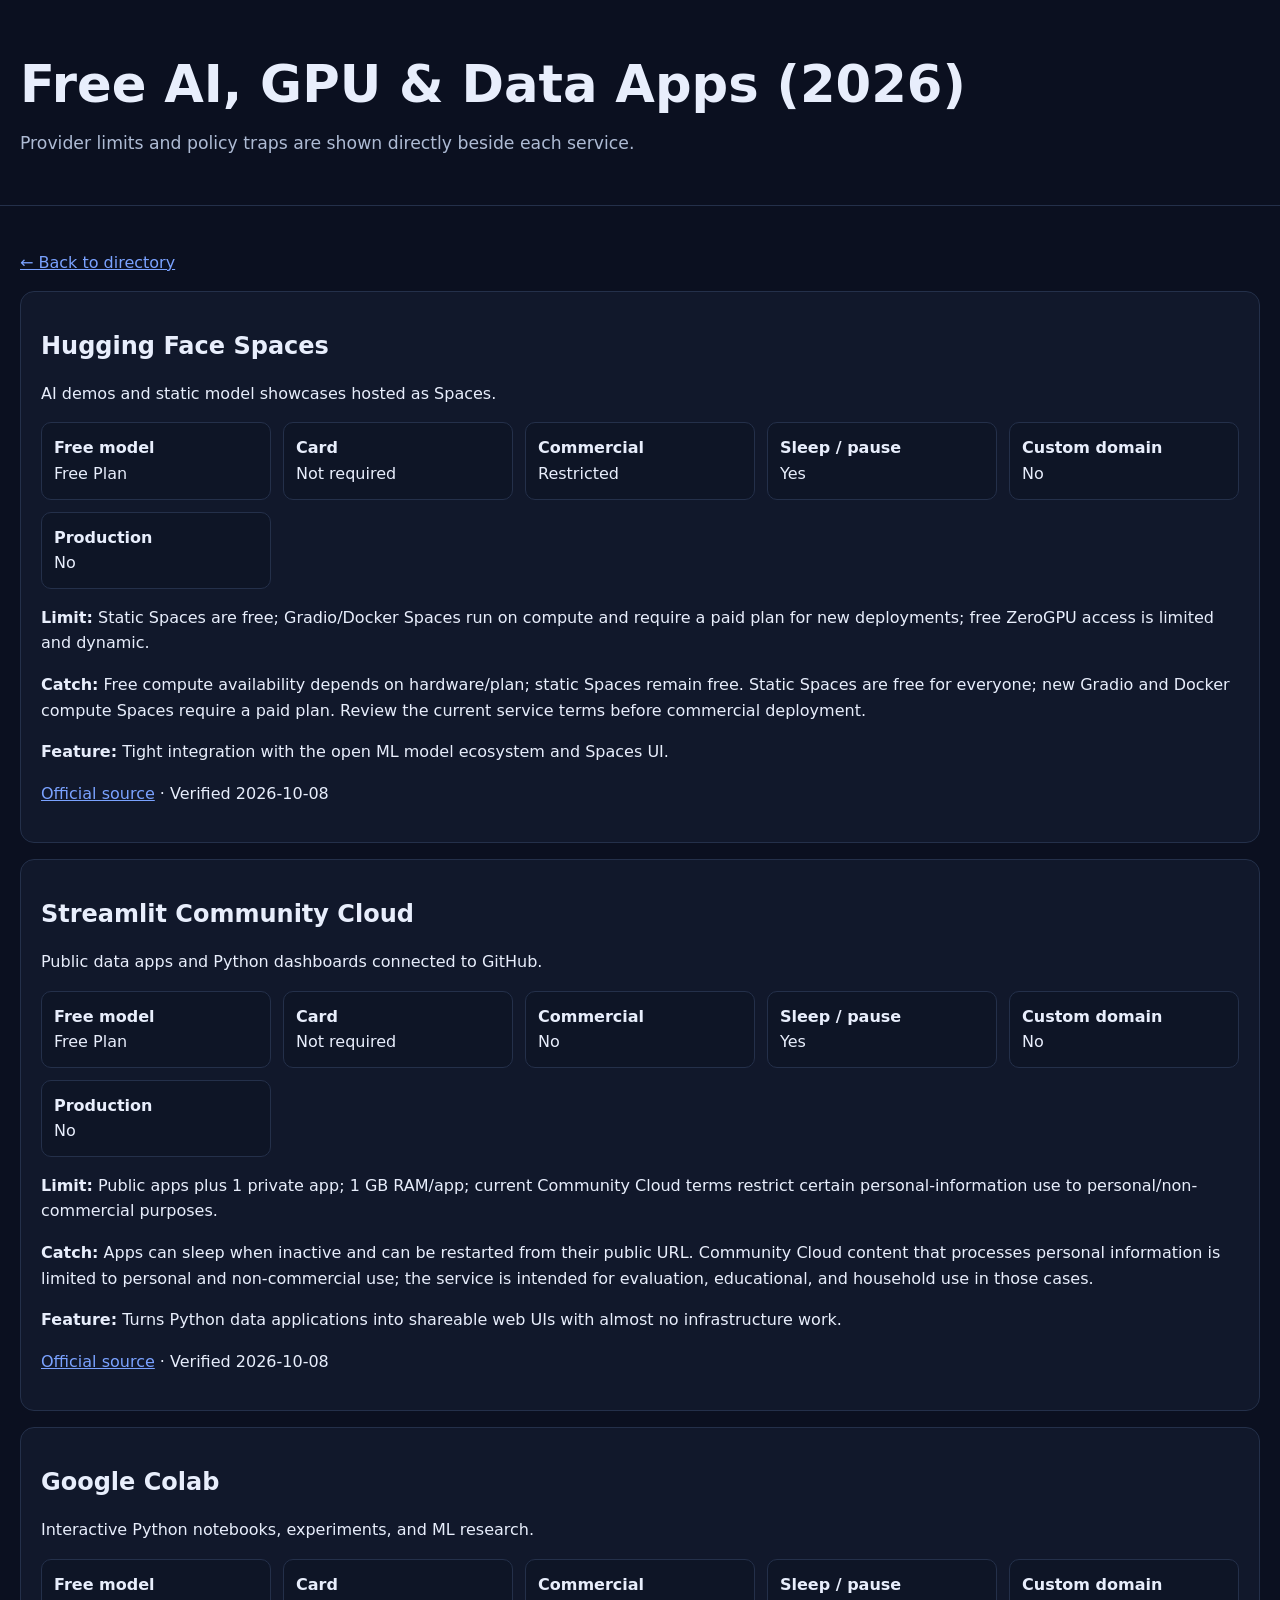
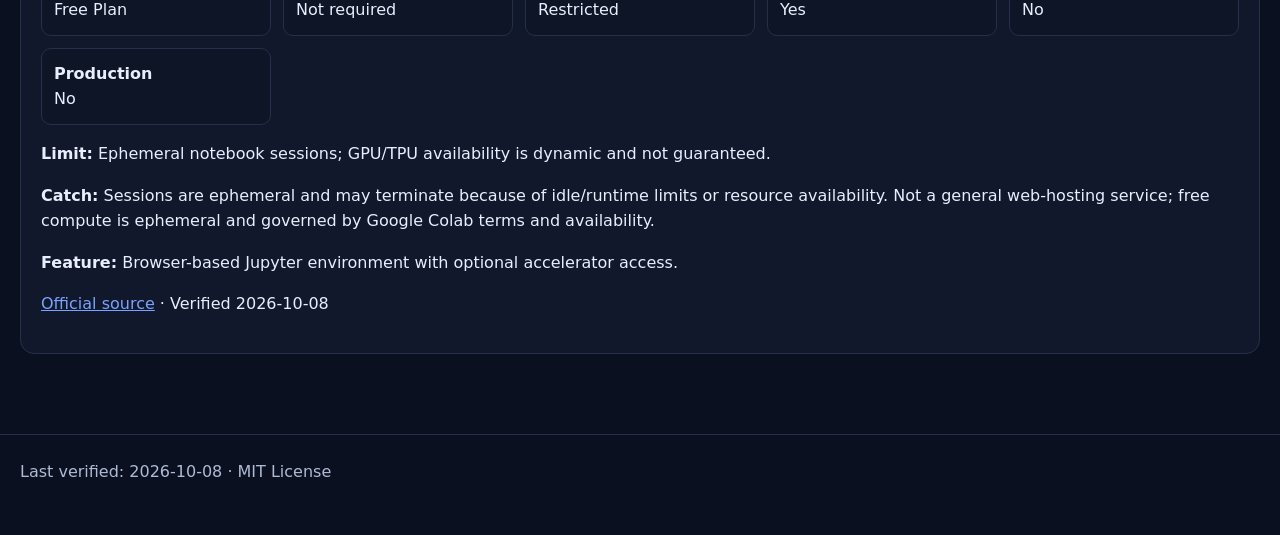
==== site/ai-gpu-apps.html @ 4ccb5a38 "Release 2.2.1 — finalize verified hosting guide" ====
<!doctype html>
<html lang="en">
<head>
<meta charset="utf-8">
<meta name="viewport" content="width=device-width,initial-scale=1">
<title>Free AI, GPU &amp; Data Apps 2026 | Verified Limits</title>
<meta name="description" content="Verified 2026 free ai, gpu &amp; data apps services, limits, commercial policies, card requirements, and sleep/reclaim rules.">
<link rel="canonical" href="https://hamidic911.github.io/free-web-hosting-guide/ai-gpu-apps.html">
<link rel="stylesheet" href="style.css">
</head>
<body>
<header class="hero"><div class="container"><h1>Free AI, GPU &amp; Data Apps (2026)</h1><p class="lead">Provider limits and policy traps are shown directly beside each service.</p></div></header>
<main class="container"><p><a href="index.html">← Back to directory</a></p><article class="card">
<h2>Hugging Face Spaces</h2>
<p>AI demos and static model showcases hosted as Spaces.</p>
<div class="facts">
<div class="fact"><strong>Free model</strong><br>Free Plan</div>
<div class="fact"><strong>Card</strong><br>Not required</div>
<div class="fact"><strong>Commercial</strong><br>Restricted</div>
<div class="fact"><strong>Sleep / pause</strong><br>Yes</div>
<div class="fact"><strong>Custom domain</strong><br>No</div>
<div class="fact"><strong>Production</strong><br>No</div>
</div>
<p><strong>Limit:</strong> Static Spaces are free; Gradio/Docker Spaces run on compute and require a paid plan for new deployments; free ZeroGPU access is limited and dynamic.</p>
<p><strong>Catch:</strong> Free compute availability depends on hardware/plan; static Spaces remain free. Static Spaces are free for everyone; new Gradio and Docker compute Spaces require a paid plan. Review the current service terms before commercial deployment.</p>
<p><strong>Feature:</strong> Tight integration with the open ML model ecosystem and Spaces UI.</p>
<p><a href="https://huggingface.co/docs/hub/spaces-overview" target="_blank" rel="noopener">Official source</a> · Verified 2026-10-08</p>
</article><article class="card">
<h2>Streamlit Community Cloud</h2>
<p>Public data apps and Python dashboards connected to GitHub.</p>
<div class="facts">
<div class="fact"><strong>Free model</strong><br>Free Plan</div>
<div class="fact"><strong>Card</strong><br>Not required</div>
<div class="fact"><strong>Commercial</strong><br>No</div>
<div class="fact"><strong>Sleep / pause</strong><br>Yes</div>
<div class="fact"><strong>Custom domain</strong><br>No</div>
<div class="fact"><strong>Production</strong><br>No</div>
</div>
<p><strong>Limit:</strong> Public apps plus 1 private app; 1 GB RAM/app; current Community Cloud terms restrict certain personal-information use to personal/non-commercial purposes.</p>
<p><strong>Catch:</strong> Apps can sleep when inactive and can be restarted from their public URL. Community Cloud content that processes personal information is limited to personal and non-commercial use; the service is intended for evaluation, educational, and household use in those cases.</p>
<p><strong>Feature:</strong> Turns Python data applications into shareable web UIs with almost no infrastructure work.</p>
<p><a href="https://docs.streamlit.io/deploy/streamlit-community-cloud" target="_blank" rel="noopener">Official source</a> · Verified 2026-10-08</p>
</article><article class="card">
<h2>Google Colab</h2>
<p>Interactive Python notebooks, experiments, and ML research.</p>
<div class="facts">
<div class="fact"><strong>Free model</strong><br>Free Plan</div>
<div class="fact"><strong>Card</strong><br>Not required</div>
<div class="fact"><strong>Commercial</strong><br>Restricted</div>
<div class="fact"><strong>Sleep / pause</strong><br>Yes</div>
<div class="fact"><strong>Custom domain</strong><br>No</div>
<div class="fact"><strong>Production</strong><br>No</div>
</div>
<p><strong>Limit:</strong> Ephemeral notebook sessions; GPU/TPU availability is dynamic and not guaranteed.</p>
<p><strong>Catch:</strong> Sessions are ephemeral and may terminate because of idle/runtime limits or resource availability. Not a general web-hosting service; free compute is ephemeral and governed by Google Colab terms and availability.</p>
<p><strong>Feature:</strong> Browser-based Jupyter environment with optional accelerator access.</p>
<p><a href="https://colab.research.google.com/" target="_blank" rel="noopener">Official source</a> · Verified 2026-10-08</p>
</article></main>
<footer><div class="container">Last verified: 2026-10-08 · MIT License</div></footer>
</body>
</html>
---- site/style.css ----
:root{--bg:#0b1020;--panel:#11182b;--panel2:#0e1526;--text:#e8eefc;--muted:#aebbd4;--border:#24304a;--accent:#7aa2ff;--good:#55d187;--warn:#f3c969;--bad:#ff7b7b}
*{box-sizing:border-box}
html{scroll-behavior:smooth}
body{margin:0;background:var(--bg);color:var(--text);font:16px/1.6 system-ui,-apple-system,Segoe UI,Roboto,sans-serif}
a{color:var(--accent)}
.container{width:min(1240px,calc(100% - 32px));margin:auto}
.hero{padding:52px 0 30px;border-bottom:1px solid var(--border)}
h1{font-size:clamp(2rem,4vw,3.5rem);line-height:1.08;margin:.1em 0}
h2{line-height:1.2}
.lead{color:var(--muted);max-width:980px;font-size:1.08rem}
.nav{display:flex;flex-wrap:wrap;gap:10px;padding:20px 0}
.nav a{border:1px solid var(--border);background:var(--panel);border-radius:999px;padding:7px 13px;text-decoration:none;color:var(--text)}
.nav a:hover{border-color:var(--accent)}
main{padding:28px 0 64px}
.card{background:var(--panel);border:1px solid var(--border);border-radius:14px;padding:20px;margin:16px 0}
.facts{display:grid;grid-template-columns:repeat(auto-fit,minmax(190px,1fr));gap:12px;margin:14px 0}
.fact{background:var(--panel2);border:1px solid var(--border);padding:12px;border-radius:10px}
.tools{display:flex;gap:12px;flex-wrap:wrap;margin:16px 0}
.tools input{flex:1;min-width:260px;background:var(--panel);color:var(--text);border:1px solid var(--border);border-radius:10px;padding:12px}
.table-wrap{overflow:auto;border:1px solid var(--border);border-radius:12px}
.matrix{width:100%;border-collapse:collapse;min-width:1120px;background:var(--panel2)}
th,td{border-bottom:1px solid var(--border);padding:12px;text-align:left;vertical-align:top}
th{background:var(--panel);position:sticky;top:0;z-index:1}
.badge{display:inline-block;border:1px solid var(--border);border-radius:999px;padding:3px 9px;font-size:.86rem;background:var(--panel2)}
.muted{color:var(--muted)}
.small{font-size:.92rem}
.notice{border-left:4px solid var(--warn)}
footer{border-top:1px solid var(--border);padding:24px 0 50px;color:var(--muted)}
code{background:#080d19;padding:2px 5px;border-radius:5px}
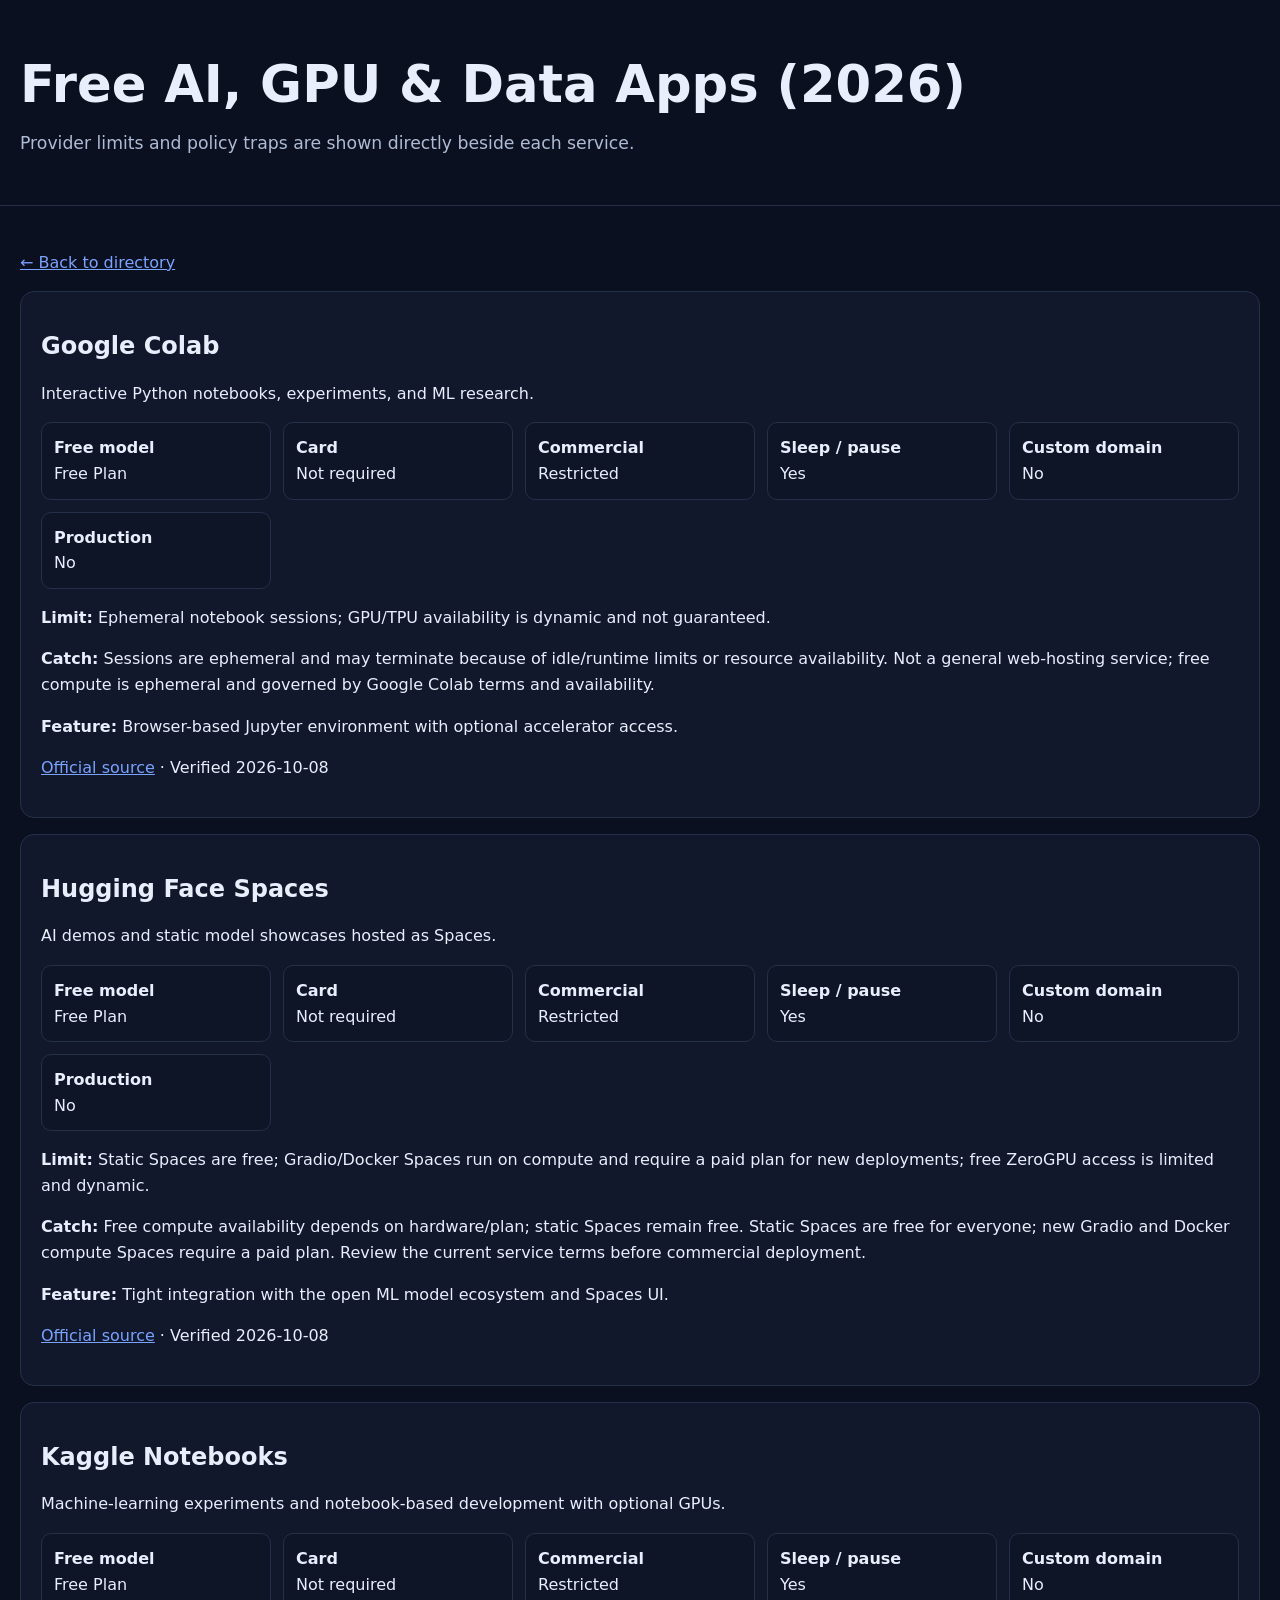
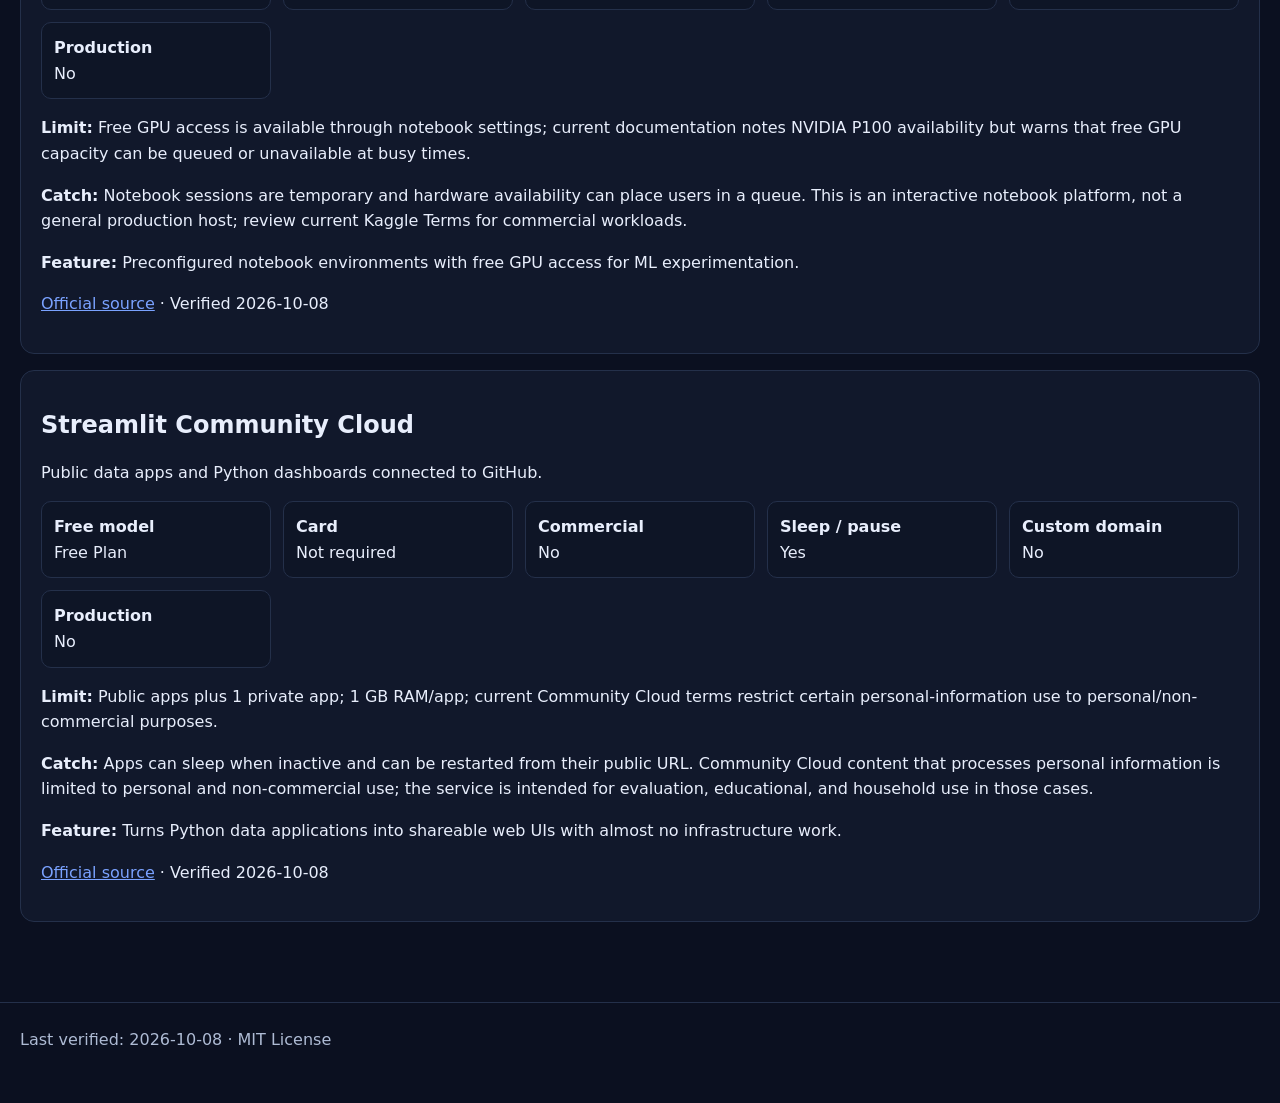
==== commit 64091494: "Expand verified service coverage — release 2.3.0" ====
--- a/site/ai-gpu-apps.html
+++ b/site/ai-gpu-apps.html
@@ -11,6 +11,21 @@
 <body>
 <header class="hero"><div class="container"><h1>Free AI, GPU &amp; Data Apps (2026)</h1><p class="lead">Provider limits and policy traps are shown directly beside each service.</p></div></header>
 <main class="container"><p><a href="index.html">← Back to directory</a></p><article class="card">
+<h2>Google Colab</h2>
+<p>Interactive Python notebooks, experiments, and ML research.</p>
+<div class="facts">
+<div class="fact"><strong>Free model</strong><br>Free Plan</div>
+<div class="fact"><strong>Card</strong><br>Not required</div>
+<div class="fact"><strong>Commercial</strong><br>Restricted</div>
+<div class="fact"><strong>Sleep / pause</strong><br>Yes</div>
+<div class="fact"><strong>Custom domain</strong><br>No</div>
+<div class="fact"><strong>Production</strong><br>No</div>
+</div>
+<p><strong>Limit:</strong> Ephemeral notebook sessions; GPU/TPU availability is dynamic and not guaranteed.</p>
+<p><strong>Catch:</strong> Sessions are ephemeral and may terminate because of idle/runtime limits or resource availability. Not a general web-hosting service; free compute is ephemeral and governed by Google Colab terms and availability.</p>
+<p><strong>Feature:</strong> Browser-based Jupyter environment with optional accelerator access.</p>
+<p><a href="https://colab.research.google.com/" target="_blank" rel="noopener">Official source</a> · Verified 2026-10-08</p>
+</article><article class="card">
 <h2>Hugging Face Spaces</h2>
 <p>AI demos and static model showcases hosted as Spaces.</p>
 <div class="facts">
@@ -26,6 +41,21 @@
 <p><strong>Feature:</strong> Tight integration with the open ML model ecosystem and Spaces UI.</p>
 <p><a href="https://huggingface.co/docs/hub/spaces-overview" target="_blank" rel="noopener">Official source</a> · Verified 2026-10-08</p>
 </article><article class="card">
+<h2>Kaggle Notebooks</h2>
+<p>Machine-learning experiments and notebook-based development with optional GPUs.</p>
+<div class="facts">
+<div class="fact"><strong>Free model</strong><br>Free Plan</div>
+<div class="fact"><strong>Card</strong><br>Not required</div>
+<div class="fact"><strong>Commercial</strong><br>Restricted</div>
+<div class="fact"><strong>Sleep / pause</strong><br>Yes</div>
+<div class="fact"><strong>Custom domain</strong><br>No</div>
+<div class="fact"><strong>Production</strong><br>No</div>
+</div>
+<p><strong>Limit:</strong> Free GPU access is available through notebook settings; current documentation notes NVIDIA P100 availability but warns that free GPU capacity can be queued or unavailable at busy times.</p>
+<p><strong>Catch:</strong> Notebook sessions are temporary and hardware availability can place users in a queue. This is an interactive notebook platform, not a general production host; review current Kaggle Terms for commercial workloads.</p>
+<p><strong>Feature:</strong> Preconfigured notebook environments with free GPU access for ML experimentation.</p>
+<p><a href="https://www.kaggle.com/docs/notebooks" target="_blank" rel="noopener">Official source</a> · Verified 2026-10-08</p>
+</article><article class="card">
 <h2>Streamlit Community Cloud</h2>
 <p>Public data apps and Python dashboards connected to GitHub.</p>
 <div class="facts">
@@ -40,21 +70,6 @@
 <p><strong>Catch:</strong> Apps can sleep when inactive and can be restarted from their public URL. Community Cloud content that processes personal information is limited to personal and non-commercial use; the service is intended for evaluation, educational, and household use in those cases.</p>
 <p><strong>Feature:</strong> Turns Python data applications into shareable web UIs with almost no infrastructure work.</p>
 <p><a href="https://docs.streamlit.io/deploy/streamlit-community-cloud" target="_blank" rel="noopener">Official source</a> · Verified 2026-10-08</p>
-</article><article class="card">
-<h2>Google Colab</h2>
-<p>Interactive Python notebooks, experiments, and ML research.</p>
-<div class="facts">
-<div class="fact"><strong>Free model</strong><br>Free Plan</div>
-<div class="fact"><strong>Card</strong><br>Not required</div>
-<div class="fact"><strong>Commercial</strong><br>Restricted</div>
-<div class="fact"><strong>Sleep / pause</strong><br>Yes</div>
-<div class="fact"><strong>Custom domain</strong><br>No</div>
-<div class="fact"><strong>Production</strong><br>No</div>
-</div>
-<p><strong>Limit:</strong> Ephemeral notebook sessions; GPU/TPU availability is dynamic and not guaranteed.</p>
-<p><strong>Catch:</strong> Sessions are ephemeral and may terminate because of idle/runtime limits or resource availability. Not a general web-hosting service; free compute is ephemeral and governed by Google Colab terms and availability.</p>
-<p><strong>Feature:</strong> Browser-based Jupyter environment with optional accelerator access.</p>
-<p><a href="https://colab.research.google.com/" target="_blank" rel="noopener">Official source</a> · Verified 2026-10-08</p>
 </article></main>
 <footer><div class="container">Last verified: 2026-10-08 · MIT License</div></footer>
 </body>
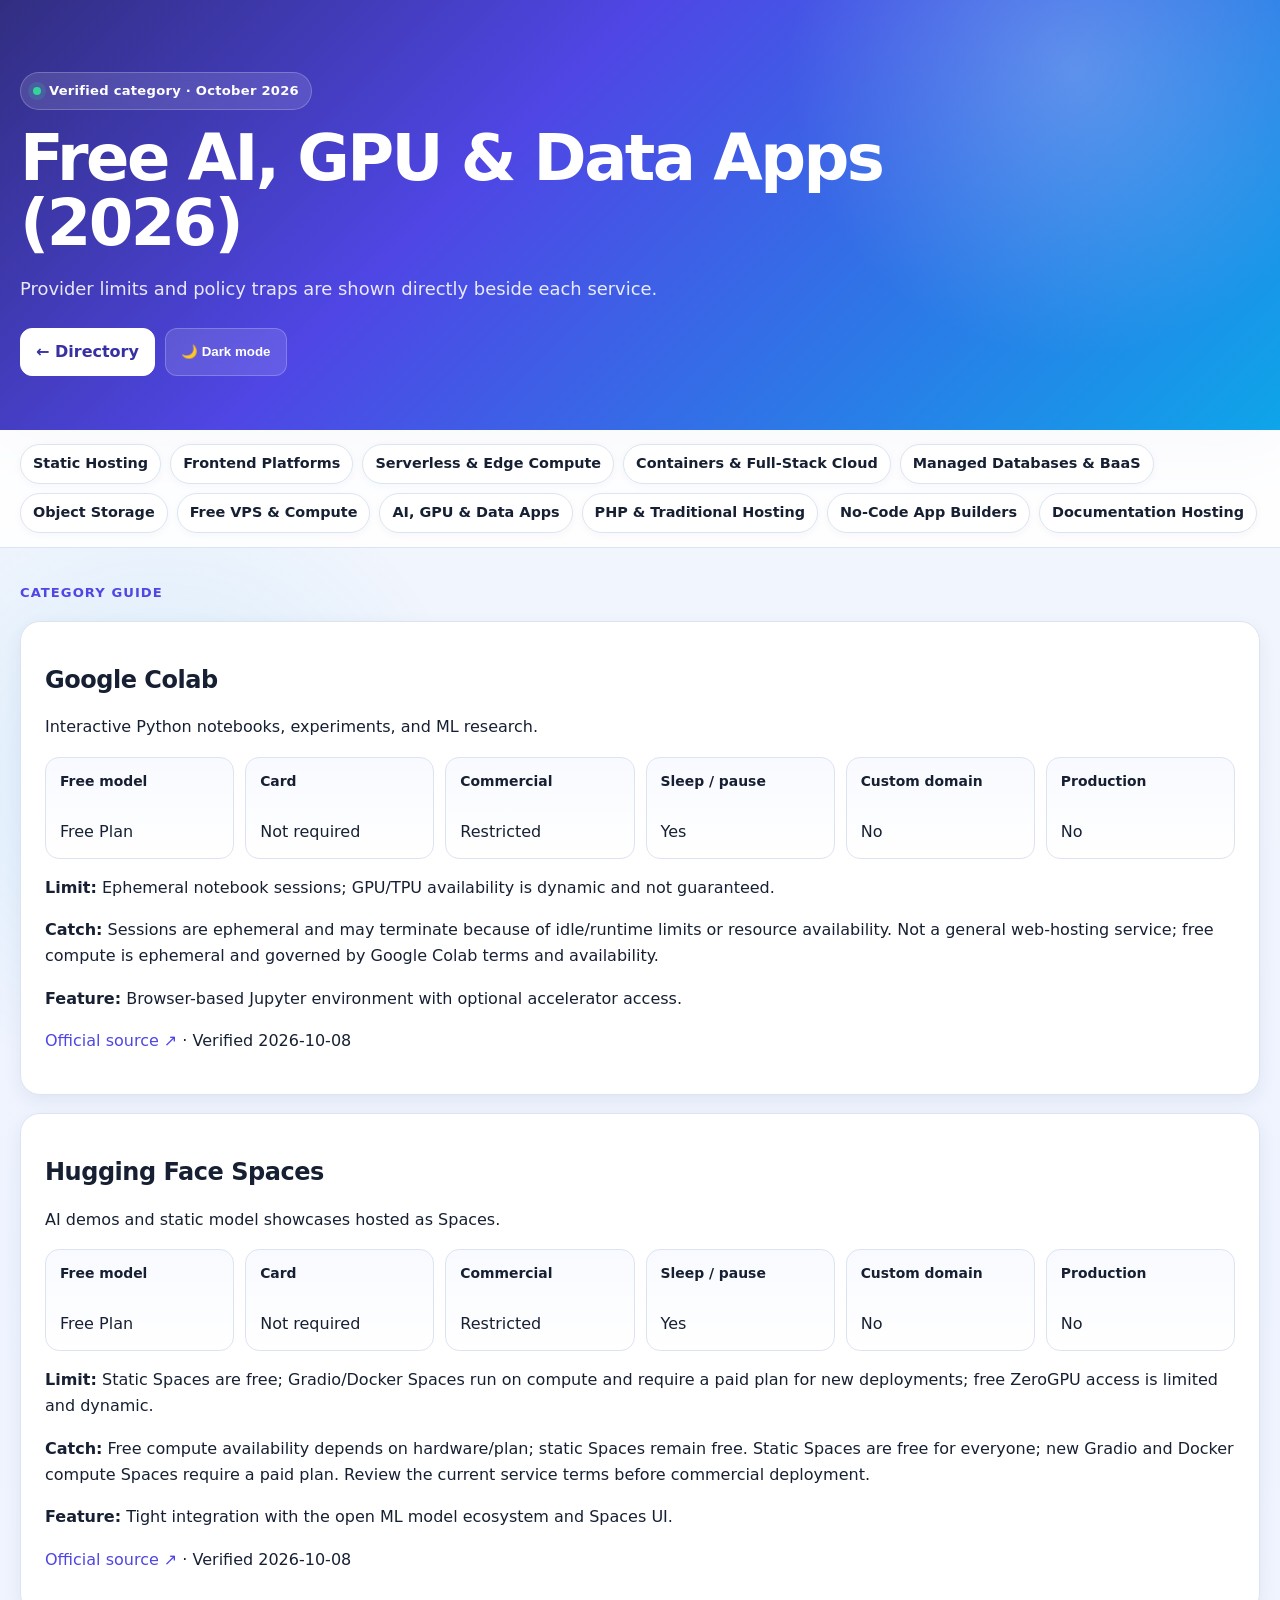
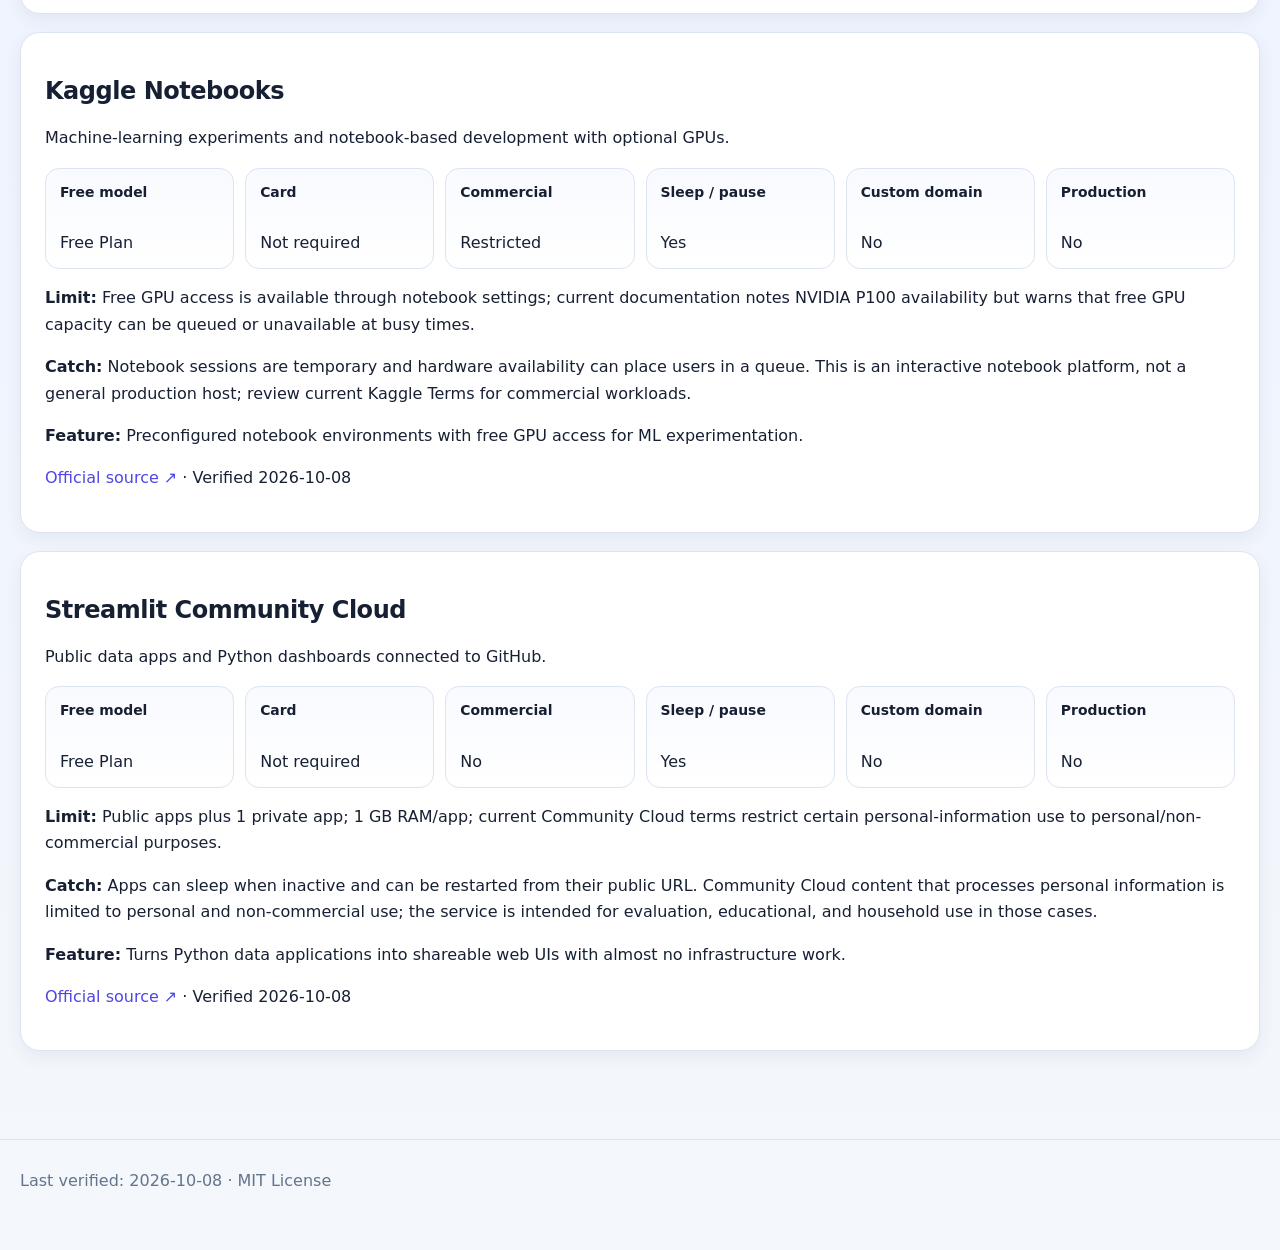
==== commit 260ea85f: "Expand verified service coverage — release 2.3.1" ====
--- a/site/ai-gpu-apps.html
+++ b/site/ai-gpu-apps.html
@@ -9,8 +9,9 @@
 <link rel="stylesheet" href="style.css">
 </head>
 <body>
-<header class="hero"><div class="container"><h1>Free AI, GPU &amp; Data Apps (2026)</h1><p class="lead">Provider limits and policy traps are shown directly beside each service.</p></div></header>
-<main class="container"><p><a href="index.html">← Back to directory</a></p><article class="card">
+<header class="hero"><div class="container hero-inner"><div class="eyebrow">Verified category · October 2026</div><h1>Free AI, GPU &amp; Data Apps (2026)</h1><p class="lead">Provider limits and policy traps are shown directly beside each service.</p><div class="hero-actions"><a class="button primary" href="index.html">← Directory</a><button class="button theme-toggle" id="themeToggle" type="button" aria-label="Toggle color theme">🌙 Dark mode</button></div></div></header>
+<nav class="nav-wrap"><div class="container nav" aria-label="Categories"><a href="static-hosting.html">Static Hosting</a><a href="frontend-platforms.html">Frontend Platforms</a><a href="serverless-edge.html">Serverless &amp; Edge Compute</a><a href="containers-cloud.html">Containers &amp; Full-Stack Cloud</a><a href="databases-baas.html">Managed Databases &amp; BaaS</a><a href="object-storage.html">Object Storage</a><a href="free-vps.html">Free VPS &amp; Compute</a><a href="ai-gpu-apps.html">AI, GPU &amp; Data Apps</a><a href="php-traditional.html">PHP &amp; Traditional Hosting</a><a href="no-code.html">No-Code App Builders</a><a href="documentation.html">Documentation Hosting</a></div></nav>
+<main class="container"><div class="section-kicker">Category guide</div><article class="card">
 <h2>Google Colab</h2>
 <p>Interactive Python notebooks, experiments, and ML research.</p>
 <div class="facts">
@@ -24,7 +25,7 @@
 <p><strong>Limit:</strong> Ephemeral notebook sessions; GPU/TPU availability is dynamic and not guaranteed.</p>
 <p><strong>Catch:</strong> Sessions are ephemeral and may terminate because of idle/runtime limits or resource availability. Not a general web-hosting service; free compute is ephemeral and governed by Google Colab terms and availability.</p>
 <p><strong>Feature:</strong> Browser-based Jupyter environment with optional accelerator access.</p>
-<p><a href="https://colab.research.google.com/" target="_blank" rel="noopener">Official source</a> · Verified 2026-10-08</p>
+<p><a href="https://colab.research.google.com/" target="_blank" rel="noopener">Official source ↗</a> · Verified 2026-10-08</p>
 </article><article class="card">
 <h2>Hugging Face Spaces</h2>
 <p>AI demos and static model showcases hosted as Spaces.</p>
@@ -39,7 +40,7 @@
 <p><strong>Limit:</strong> Static Spaces are free; Gradio/Docker Spaces run on compute and require a paid plan for new deployments; free ZeroGPU access is limited and dynamic.</p>
 <p><strong>Catch:</strong> Free compute availability depends on hardware/plan; static Spaces remain free. Static Spaces are free for everyone; new Gradio and Docker compute Spaces require a paid plan. Review the current service terms before commercial deployment.</p>
 <p><strong>Feature:</strong> Tight integration with the open ML model ecosystem and Spaces UI.</p>
-<p><a href="https://huggingface.co/docs/hub/spaces-overview" target="_blank" rel="noopener">Official source</a> · Verified 2026-10-08</p>
+<p><a href="https://huggingface.co/docs/hub/spaces-overview" target="_blank" rel="noopener">Official source ↗</a> · Verified 2026-10-08</p>
 </article><article class="card">
 <h2>Kaggle Notebooks</h2>
 <p>Machine-learning experiments and notebook-based development with optional GPUs.</p>
@@ -54,7 +55,7 @@
 <p><strong>Limit:</strong> Free GPU access is available through notebook settings; current documentation notes NVIDIA P100 availability but warns that free GPU capacity can be queued or unavailable at busy times.</p>
 <p><strong>Catch:</strong> Notebook sessions are temporary and hardware availability can place users in a queue. This is an interactive notebook platform, not a general production host; review current Kaggle Terms for commercial workloads.</p>
 <p><strong>Feature:</strong> Preconfigured notebook environments with free GPU access for ML experimentation.</p>
-<p><a href="https://www.kaggle.com/docs/notebooks" target="_blank" rel="noopener">Official source</a> · Verified 2026-10-08</p>
+<p><a href="https://www.kaggle.com/docs/notebooks" target="_blank" rel="noopener">Official source ↗</a> · Verified 2026-10-08</p>
 </article><article class="card">
 <h2>Streamlit Community Cloud</h2>
 <p>Public data apps and Python dashboards connected to GitHub.</p>
@@ -69,8 +70,9 @@
 <p><strong>Limit:</strong> Public apps plus 1 private app; 1 GB RAM/app; current Community Cloud terms restrict certain personal-information use to personal/non-commercial purposes.</p>
 <p><strong>Catch:</strong> Apps can sleep when inactive and can be restarted from their public URL. Community Cloud content that processes personal information is limited to personal and non-commercial use; the service is intended for evaluation, educational, and household use in those cases.</p>
 <p><strong>Feature:</strong> Turns Python data applications into shareable web UIs with almost no infrastructure work.</p>
-<p><a href="https://docs.streamlit.io/deploy/streamlit-community-cloud" target="_blank" rel="noopener">Official source</a> · Verified 2026-10-08</p>
+<p><a href="https://docs.streamlit.io/deploy/streamlit-community-cloud" target="_blank" rel="noopener">Official source ↗</a> · Verified 2026-10-08</p>
 </article></main>
 <footer><div class="container">Last verified: 2026-10-08 · MIT License</div></footer>
+<script src="app.js"></script>
 </body>
 </html>
--- a/site/style.css
+++ b/site/style.css
@@ -1,29 +1,66 @@
-:root{--bg:#0b1020;--panel:#11182b;--panel2:#0e1526;--text:#e8eefc;--muted:#aebbd4;--border:#24304a;--accent:#7aa2ff;--good:#55d187;--warn:#f3c969;--bad:#ff7b7b}
+:root{
+  --bg:#f4f7fb; --bg-soft:#eef3ff; --surface:#ffffff; --surface-2:#f8faff;
+  --text:#172033; --muted:#64748b; --border:#dce4f1;
+  --primary:#4f46e5; --primary-2:#6366f1; --cyan:#0ea5e9; --teal:#10b981;
+  --amber:#f59e0b; --red:#ef4444; --shadow:0 14px 40px rgba(42,58,100,.10);
+  --shadow-soft:0 6px 18px rgba(42,58,100,.07);
+}
+html[data-theme="dark"]{
+  --bg:#0b1220; --bg-soft:#101a2d; --surface:#111b30; --surface-2:#0e1729;
+  --text:#edf2ff; --muted:#aab8d1; --border:#24324d;
+  --primary:#818cf8; --primary-2:#6366f1; --cyan:#38bdf8; --teal:#34d399;
+  --amber:#fbbf24; --red:#fb7185; --shadow:0 18px 45px rgba(0,0,0,.28); --shadow-soft:0 8px 22px rgba(0,0,0,.20);
+}
 *{box-sizing:border-box}
 html{scroll-behavior:smooth}
-body{margin:0;background:var(--bg);color:var(--text);font:16px/1.6 system-ui,-apple-system,Segoe UI,Roboto,sans-serif}
-a{color:var(--accent)}
-.container{width:min(1240px,calc(100% - 32px));margin:auto}
-.hero{padding:52px 0 30px;border-bottom:1px solid var(--border)}
-h1{font-size:clamp(2rem,4vw,3.5rem);line-height:1.08;margin:.1em 0}
-h2{line-height:1.2}
-.lead{color:var(--muted);max-width:980px;font-size:1.08rem}
-.nav{display:flex;flex-wrap:wrap;gap:10px;padding:20px 0}
-.nav a{border:1px solid var(--border);background:var(--panel);border-radius:999px;padding:7px 13px;text-decoration:none;color:var(--text)}
-.nav a:hover{border-color:var(--accent)}
-main{padding:28px 0 64px}
-.card{background:var(--panel);border:1px solid var(--border);border-radius:14px;padding:20px;margin:16px 0}
-.facts{display:grid;grid-template-columns:repeat(auto-fit,minmax(190px,1fr));gap:12px;margin:14px 0}
-.fact{background:var(--panel2);border:1px solid var(--border);padding:12px;border-radius:10px}
-.tools{display:flex;gap:12px;flex-wrap:wrap;margin:16px 0}
-.tools input{flex:1;min-width:260px;background:var(--panel);color:var(--text);border:1px solid var(--border);border-radius:10px;padding:12px}
-.table-wrap{overflow:auto;border:1px solid var(--border);border-radius:12px}
-.matrix{width:100%;border-collapse:collapse;min-width:1120px;background:var(--panel2)}
-th,td{border-bottom:1px solid var(--border);padding:12px;text-align:left;vertical-align:top}
-th{background:var(--panel);position:sticky;top:0;z-index:1}
-.badge{display:inline-block;border:1px solid var(--border);border-radius:999px;padding:3px 9px;font-size:.86rem;background:var(--panel2)}
-.muted{color:var(--muted)}
-.small{font-size:.92rem}
-.notice{border-left:4px solid var(--warn)}
-footer{border-top:1px solid var(--border);padding:24px 0 50px;color:var(--muted)}
-code{background:#080d19;padding:2px 5px;border-radius:5px}
+body{margin:0;background:linear-gradient(180deg,var(--bg) 0%,var(--bg-soft) 44%,var(--bg) 100%);color:var(--text);font:16px/1.65 ui-sans-serif,system-ui,-apple-system,BlinkMacSystemFont,"Segoe UI",Roboto,sans-serif;min-height:100vh}
+body::before{content:"";position:fixed;inset:-25vh -10vw auto auto;width:55vw;height:55vw;background:radial-gradient(circle,rgba(99,102,241,.13),transparent 62%);pointer-events:none;z-index:-1}
+body::after{content:"";position:fixed;inset:auto auto -25vh -15vw;width:55vw;height:55vw;background:radial-gradient(circle,rgba(14,165,233,.10),transparent 64%);pointer-events:none;z-index:-1}
+a{color:var(--primary);text-decoration:none} a:hover{text-decoration:underline}
+.container{width:min(1240px,calc(100% - 36px));margin:auto}
+.hero{position:relative;overflow:hidden;padding:72px 0 54px;background:linear-gradient(135deg,#312e81 0%,#4f46e5 38%,#0ea5e9 100%);color:#fff;box-shadow:0 18px 50px rgba(49,46,129,.22)}
+.hero::after{content:"";position:absolute;right:-8%;top:-55%;width:48vw;height:48vw;border-radius:50%;background:radial-gradient(circle,rgba(255,255,255,.22),transparent 66%)}
+.hero-inner{position:relative;z-index:1}
+.eyebrow{display:inline-flex;align-items:center;gap:8px;padding:7px 12px;border:1px solid rgba(255,255,255,.22);background:rgba(255,255,255,.12);backdrop-filter:blur(8px);border-radius:999px;font-size:.82rem;font-weight:700;letter-spacing:.02em}
+.eyebrow::before{content:"";width:8px;height:8px;border-radius:50%;background:#34d399;box-shadow:0 0 0 5px rgba(52,211,153,.15)}
+h1{font-size:clamp(2.25rem,5vw,4.25rem);line-height:1.02;letter-spacing:-.04em;margin:.25em 0 .18em;max-width:920px}
+h2{line-height:1.18;letter-spacing:-.02em}
+.lead{color:rgba(255,255,255,.88);max-width:920px;font-size:1.12rem}
+.hero-actions{display:flex;flex-wrap:wrap;gap:10px;margin-top:24px}
+.button{display:inline-flex;align-items:center;justify-content:center;gap:8px;border-radius:12px;padding:10px 15px;font-weight:700;text-decoration:none;border:1px solid rgba(255,255,255,.22);background:rgba(255,255,255,.12);color:#fff;backdrop-filter:blur(8px);cursor:pointer}
+.button:hover{background:rgba(255,255,255,.20);text-decoration:none}
+.button.primary{background:#fff;color:#3730a3;border-color:#fff}
+.theme-toggle{cursor:pointer}
+.nav-wrap{position:sticky;top:0;z-index:10;background:color-mix(in srgb,var(--surface) 88%,transparent);backdrop-filter:blur(14px);border-bottom:1px solid var(--border)}
+.nav{display:flex;flex-wrap:wrap;gap:9px;padding:14px 0}
+.nav a{border:1px solid var(--border);background:var(--surface);border-radius:999px;padding:7px 12px;text-decoration:none;color:var(--text);font-size:.9rem;font-weight:600;box-shadow:0 2px 8px rgba(31,41,55,.04)}
+.nav a:hover{border-color:var(--primary);color:var(--primary);transform:translateY(-1px)}
+main{padding:34px 0 70px}
+.section-kicker{color:var(--primary);font-size:.82rem;font-weight:800;text-transform:uppercase;letter-spacing:.08em}
+.card{background:var(--surface);border:1px solid var(--border);border-radius:20px;padding:24px;margin:18px 0;box-shadow:var(--shadow-soft);transition:transform .18s ease,box-shadow .18s ease}
+.card:hover{box-shadow:var(--shadow);transform:translateY(-1px)}
+.facts{display:grid;grid-template-columns:repeat(auto-fit,minmax(175px,1fr));gap:11px;margin:16px 0}
+.fact{background:linear-gradient(180deg,var(--surface-2),var(--surface));border:1px solid var(--border);padding:12px 14px;border-radius:14px}
+.fact strong{display:block;color:var(--text);font-size:.87rem}
+.tools{display:flex;gap:12px;flex-wrap:wrap;margin:18px 0}
+.tools input{flex:1;min-width:260px;background:var(--surface);color:var(--text);border:1px solid var(--border);border-radius:14px;padding:14px 16px;box-shadow:var(--shadow-soft);outline:none}
+.tools input:focus{border-color:var(--primary);box-shadow:0 0 0 4px color-mix(in srgb,var(--primary) 15%,transparent)}
+.table-wrap{overflow:auto;border:1px solid var(--border);border-radius:18px;background:var(--surface);box-shadow:var(--shadow-soft)}
+.matrix{width:100%;border-collapse:separate;border-spacing:0;min-width:1120px;background:var(--surface)}
+th,td{border-bottom:1px solid var(--border);padding:13px 14px;text-align:left;vertical-align:top}
+th{background:linear-gradient(135deg,#eef2ff,#eff6ff);color:#27324b;position:sticky;top:0;z-index:1;font-size:.83rem;text-transform:uppercase;letter-spacing:.05em}
+html[data-theme="dark"] th{background:linear-gradient(135deg,#17213a,#10233a);color:#dbe6ff}
+tr:last-child td{border-bottom:0}
+tbody tr:hover td{background:color-mix(in srgb,var(--primary) 4%,var(--surface))}
+.badge{display:inline-flex;align-items:center;border:1px solid var(--border);border-radius:999px;padding:4px 9px;font-size:.82rem;background:var(--surface-2);font-weight:700}
+.badge.success,.policy-allowed{color:#047857;background:#ecfdf5;border-color:#a7f3d0}.badge.warning,.policy-restricted{color:#a16207;background:#fffbeb;border-color:#fde68a}.badge.danger,.policy-no{color:#b91c1c;background:#fef2f2;border-color:#fecaca}
+html[data-theme="dark"] .badge.success,html[data-theme="dark"] .policy-allowed{color:#6ee7b7;background:#07362a;border-color:#0f6b54}html[data-theme="dark"] .badge.warning,html[data-theme="dark"] .policy-restricted{color:#fcd34d;background:#3b2b08;border-color:#70520a}html[data-theme="dark"] .badge.danger,html[data-theme="dark"] .policy-no{color:#fda4af;background:#43131b;border-color:#6f2432}
+.status-yes{color:#047857;font-weight:800}.status-no{color:#b91c1c;font-weight:800}
+.muted{color:var(--muted)}.small{font-size:.92rem}
+.notice{border-left:4px solid var(--amber)}
+footer{border-top:1px solid var(--border);padding:28px 0 55px;color:var(--muted)}
+code{background:color-mix(in srgb,var(--primary) 8%,var(--surface));padding:3px 6px;border-radius:7px}
+.category-header{margin-bottom:24px}.category-header h1{color:var(--text);margin-bottom:.15em}.category-header .lead{color:var(--muted)}
+.pill-row{display:flex;flex-wrap:wrap;gap:8px;margin-top:16px}
+@media (max-width:800px){.container{width:min(100% - 22px,1240px)}.hero{padding:52px 0 42px}.nav{overflow-x:auto;flex-wrap:nowrap;padding-bottom:12px}.nav a{white-space:nowrap}.card{padding:18px;border-radius:16px}.matrix{min-width:980px}}
+@media (prefers-reduced-motion:reduce){*{scroll-behavior:auto!important;transition:none!important}.card,.nav a:hover{transform:none}}
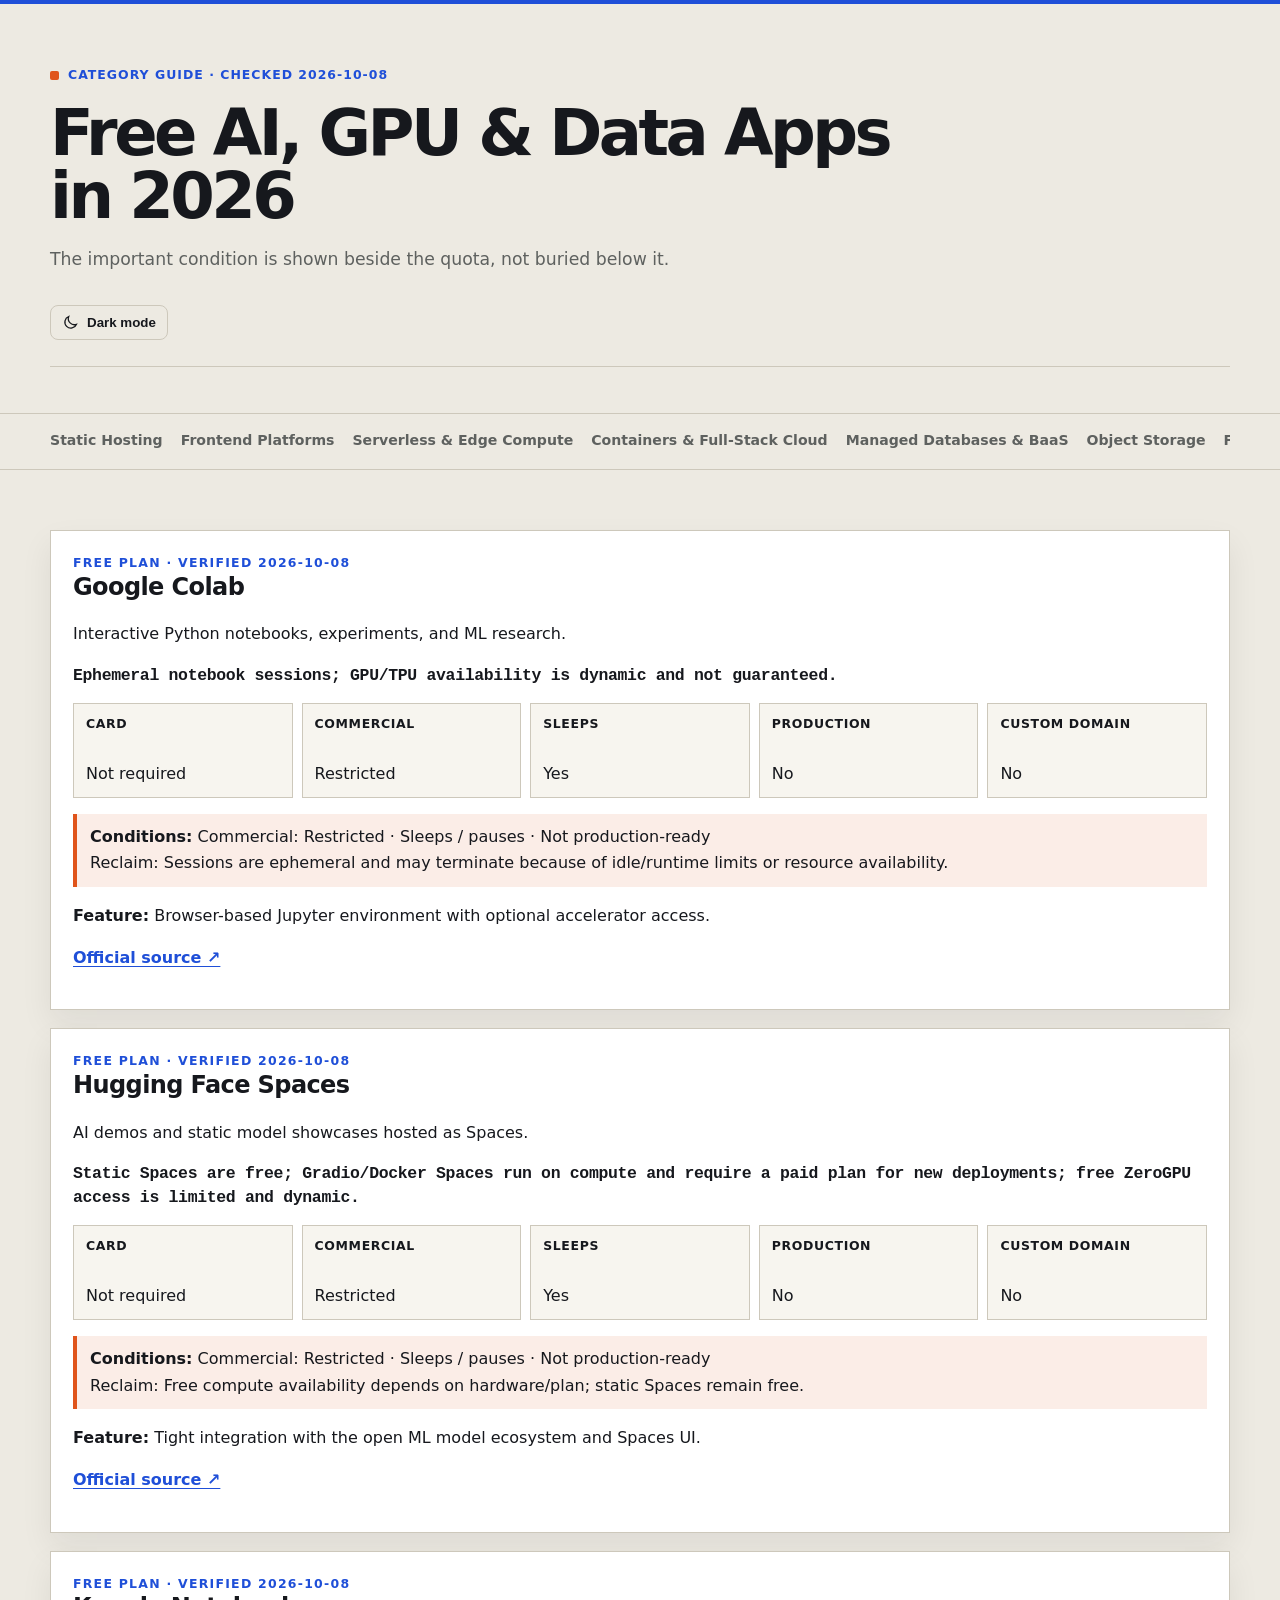
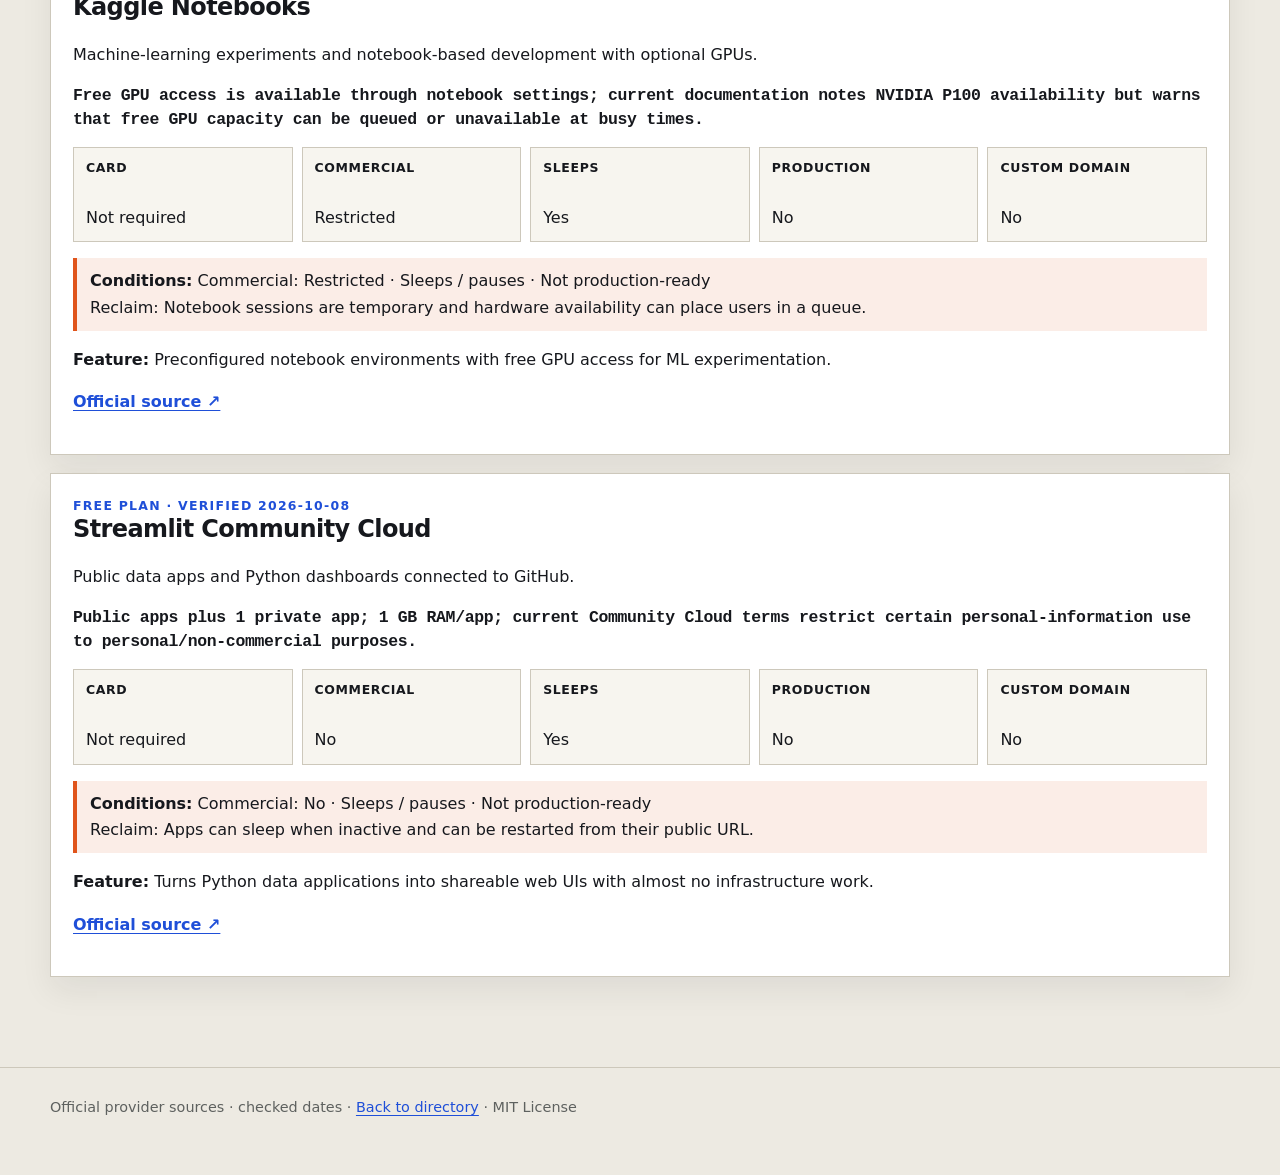
==== commit 3bf2ce82: "free-web-hosting-guide-2.3.0" ====
--- a/site/ai-gpu-apps.html
+++ b/site/ai-gpu-apps.html
@@ -3,76 +3,81 @@
 <head>
 <meta charset="utf-8">
 <meta name="viewport" content="width=device-width,initial-scale=1">
-<title>Free AI, GPU &amp; Data Apps 2026 | Verified Limits</title>
-<meta name="description" content="Verified 2026 free ai, gpu &amp; data apps services, limits, commercial policies, card requirements, and sleep/reclaim rules.">
+<title>Free AI, GPU &amp; Data Apps 2026 | Verified Limits &amp; Conditions</title>
+<meta name="description" content="Verified 2026 ai, gpu &amp; data apps services with free-tier limits, card requirements, commercial policies, and sleep/reclaim conditions.">
 <link rel="canonical" href="https://hamidic911.github.io/free-web-hosting-guide/ai-gpu-apps.html">
 <link rel="stylesheet" href="style.css">
 </head>
 <body>
-<header class="hero"><div class="container hero-inner"><div class="eyebrow">Verified category · October 2026</div><h1>Free AI, GPU &amp; Data Apps (2026)</h1><p class="lead">Provider limits and policy traps are shown directly beside each service.</p><div class="hero-actions"><a class="button primary" href="index.html">← Directory</a><button class="button theme-toggle" id="themeToggle" type="button" aria-label="Toggle color theme">🌙 Dark mode</button></div></div></header>
+<header class="hero"><div class="container category-header">
+<div class="eyebrow">Category guide · checked 2026-10-08</div>
+<h1>Free AI, GPU &amp; Data Apps in 2026</h1>
+<p class="lead">The important condition is shown beside the quota, not buried below it.</p>
+<button class="theme-toggle" id="themeToggle" type="button" aria-label="Toggle color theme"></button>
+</div></header>
 <nav class="nav-wrap"><div class="container nav" aria-label="Categories"><a href="static-hosting.html">Static Hosting</a><a href="frontend-platforms.html">Frontend Platforms</a><a href="serverless-edge.html">Serverless &amp; Edge Compute</a><a href="containers-cloud.html">Containers &amp; Full-Stack Cloud</a><a href="databases-baas.html">Managed Databases &amp; BaaS</a><a href="object-storage.html">Object Storage</a><a href="free-vps.html">Free VPS &amp; Compute</a><a href="ai-gpu-apps.html">AI, GPU &amp; Data Apps</a><a href="php-traditional.html">PHP &amp; Traditional Hosting</a><a href="no-code.html">No-Code App Builders</a><a href="documentation.html">Documentation Hosting</a></div></nav>
-<main class="container"><div class="section-kicker">Category guide</div><article class="card">
+<main class="container"><article class="card">
+<div class="section-kicker">Free Plan · verified 2026-10-08</div>
 <h2>Google Colab</h2>
 <p>Interactive Python notebooks, experiments, and ML research.</p>
+<p class="limit">Ephemeral notebook sessions; GPU/TPU availability is dynamic and not guaranteed.</p>
 <div class="facts">
-<div class="fact"><strong>Free model</strong><br>Free Plan</div>
 <div class="fact"><strong>Card</strong><br>Not required</div>
 <div class="fact"><strong>Commercial</strong><br>Restricted</div>
-<div class="fact"><strong>Sleep / pause</strong><br>Yes</div>
+<div class="fact"><strong>Sleeps</strong><br>Yes</div>
+<div class="fact"><strong>Production</strong><br>No</div>
 <div class="fact"><strong>Custom domain</strong><br>No</div>
-<div class="fact"><strong>Production</strong><br>No</div>
 </div>
-<p><strong>Limit:</strong> Ephemeral notebook sessions; GPU/TPU availability is dynamic and not guaranteed.</p>
-<p><strong>Catch:</strong> Sessions are ephemeral and may terminate because of idle/runtime limits or resource availability. Not a general web-hosting service; free compute is ephemeral and governed by Google Colab terms and availability.</p>
+<div class="trap-note"><strong>Conditions:</strong> Commercial: Restricted · Sleeps / pauses · Not production-ready<br><span class="muted">Reclaim: Sessions are ephemeral and may terminate because of idle/runtime limits or resource availability.</span></div>
 <p><strong>Feature:</strong> Browser-based Jupyter environment with optional accelerator access.</p>
-<p><a href="https://colab.research.google.com/" target="_blank" rel="noopener">Official source ↗</a> · Verified 2026-10-08</p>
+<p><a class="source-link" href="https://colab.research.google.com/" target="_blank" rel="noopener">Official source ↗</a></p>
 </article><article class="card">
+<div class="section-kicker">Free Plan · verified 2026-10-08</div>
 <h2>Hugging Face Spaces</h2>
 <p>AI demos and static model showcases hosted as Spaces.</p>
+<p class="limit">Static Spaces are free; Gradio/Docker Spaces run on compute and require a paid plan for new deployments; free ZeroGPU access is limited and dynamic.</p>
 <div class="facts">
-<div class="fact"><strong>Free model</strong><br>Free Plan</div>
 <div class="fact"><strong>Card</strong><br>Not required</div>
 <div class="fact"><strong>Commercial</strong><br>Restricted</div>
-<div class="fact"><strong>Sleep / pause</strong><br>Yes</div>
+<div class="fact"><strong>Sleeps</strong><br>Yes</div>
+<div class="fact"><strong>Production</strong><br>No</div>
 <div class="fact"><strong>Custom domain</strong><br>No</div>
-<div class="fact"><strong>Production</strong><br>No</div>
 </div>
-<p><strong>Limit:</strong> Static Spaces are free; Gradio/Docker Spaces run on compute and require a paid plan for new deployments; free ZeroGPU access is limited and dynamic.</p>
-<p><strong>Catch:</strong> Free compute availability depends on hardware/plan; static Spaces remain free. Static Spaces are free for everyone; new Gradio and Docker compute Spaces require a paid plan. Review the current service terms before commercial deployment.</p>
+<div class="trap-note"><strong>Conditions:</strong> Commercial: Restricted · Sleeps / pauses · Not production-ready<br><span class="muted">Reclaim: Free compute availability depends on hardware/plan; static Spaces remain free.</span></div>
 <p><strong>Feature:</strong> Tight integration with the open ML model ecosystem and Spaces UI.</p>
-<p><a href="https://huggingface.co/docs/hub/spaces-overview" target="_blank" rel="noopener">Official source ↗</a> · Verified 2026-10-08</p>
+<p><a class="source-link" href="https://huggingface.co/docs/hub/spaces-overview" target="_blank" rel="noopener">Official source ↗</a></p>
 </article><article class="card">
+<div class="section-kicker">Free Plan · verified 2026-10-08</div>
 <h2>Kaggle Notebooks</h2>
 <p>Machine-learning experiments and notebook-based development with optional GPUs.</p>
+<p class="limit">Free GPU access is available through notebook settings; current documentation notes NVIDIA P100 availability but warns that free GPU capacity can be queued or unavailable at busy times.</p>
 <div class="facts">
-<div class="fact"><strong>Free model</strong><br>Free Plan</div>
 <div class="fact"><strong>Card</strong><br>Not required</div>
 <div class="fact"><strong>Commercial</strong><br>Restricted</div>
-<div class="fact"><strong>Sleep / pause</strong><br>Yes</div>
+<div class="fact"><strong>Sleeps</strong><br>Yes</div>
+<div class="fact"><strong>Production</strong><br>No</div>
 <div class="fact"><strong>Custom domain</strong><br>No</div>
-<div class="fact"><strong>Production</strong><br>No</div>
 </div>
-<p><strong>Limit:</strong> Free GPU access is available through notebook settings; current documentation notes NVIDIA P100 availability but warns that free GPU capacity can be queued or unavailable at busy times.</p>
-<p><strong>Catch:</strong> Notebook sessions are temporary and hardware availability can place users in a queue. This is an interactive notebook platform, not a general production host; review current Kaggle Terms for commercial workloads.</p>
+<div class="trap-note"><strong>Conditions:</strong> Commercial: Restricted · Sleeps / pauses · Not production-ready<br><span class="muted">Reclaim: Notebook sessions are temporary and hardware availability can place users in a queue.</span></div>
 <p><strong>Feature:</strong> Preconfigured notebook environments with free GPU access for ML experimentation.</p>
-<p><a href="https://www.kaggle.com/docs/notebooks" target="_blank" rel="noopener">Official source ↗</a> · Verified 2026-10-08</p>
+<p><a class="source-link" href="https://www.kaggle.com/docs/notebooks" target="_blank" rel="noopener">Official source ↗</a></p>
 </article><article class="card">
+<div class="section-kicker">Free Plan · verified 2026-10-08</div>
 <h2>Streamlit Community Cloud</h2>
 <p>Public data apps and Python dashboards connected to GitHub.</p>
+<p class="limit">Public apps plus 1 private app; 1 GB RAM/app; current Community Cloud terms restrict certain personal-information use to personal/non-commercial purposes.</p>
 <div class="facts">
-<div class="fact"><strong>Free model</strong><br>Free Plan</div>
 <div class="fact"><strong>Card</strong><br>Not required</div>
 <div class="fact"><strong>Commercial</strong><br>No</div>
-<div class="fact"><strong>Sleep / pause</strong><br>Yes</div>
+<div class="fact"><strong>Sleeps</strong><br>Yes</div>
+<div class="fact"><strong>Production</strong><br>No</div>
 <div class="fact"><strong>Custom domain</strong><br>No</div>
-<div class="fact"><strong>Production</strong><br>No</div>
 </div>
-<p><strong>Limit:</strong> Public apps plus 1 private app; 1 GB RAM/app; current Community Cloud terms restrict certain personal-information use to personal/non-commercial purposes.</p>
-<p><strong>Catch:</strong> Apps can sleep when inactive and can be restarted from their public URL. Community Cloud content that processes personal information is limited to personal and non-commercial use; the service is intended for evaluation, educational, and household use in those cases.</p>
+<div class="trap-note"><strong>Conditions:</strong> Commercial: No · Sleeps / pauses · Not production-ready<br><span class="muted">Reclaim: Apps can sleep when inactive and can be restarted from their public URL.</span></div>
 <p><strong>Feature:</strong> Turns Python data applications into shareable web UIs with almost no infrastructure work.</p>
-<p><a href="https://docs.streamlit.io/deploy/streamlit-community-cloud" target="_blank" rel="noopener">Official source ↗</a> · Verified 2026-10-08</p>
+<p><a class="source-link" href="https://docs.streamlit.io/deploy/streamlit-community-cloud" target="_blank" rel="noopener">Official source ↗</a></p>
 </article></main>
-<footer><div class="container">Last verified: 2026-10-08 · MIT License</div></footer>
+<footer><div class="container">Official provider sources · checked dates · <a href="index.html">Back to directory</a> · MIT License</div></footer>
 <script src="app.js"></script>
 </body>
 </html>
--- a/site/style.css
+++ b/site/style.css
@@ -1,66 +1,132 @@
 :root{
-  --bg:#f4f7fb; --bg-soft:#eef3ff; --surface:#ffffff; --surface-2:#f8faff;
-  --text:#172033; --muted:#64748b; --border:#dce4f1;
-  --primary:#4f46e5; --primary-2:#6366f1; --cyan:#0ea5e9; --teal:#10b981;
-  --amber:#f59e0b; --red:#ef4444; --shadow:0 14px 40px rgba(42,58,100,.10);
-  --shadow-soft:0 6px 18px rgba(42,58,100,.07);
+  --paper:#EDEAE2;
+  --ink:#16181D;
+  --blue:#1F4FD8;
+  --trap:#E0541B;
+  --ok:#2F6F4F;
+  --line:#CDC8BB;
+  --surface:#F7F5EF;
+  --surface-strong:#FFFFFF;
+  --muted:#5E615F;
+  --soft-blue:#E9EFFC;
+  --soft-trap:#FBEDE7;
+  --soft-ok:#EAF3ED;
+  --focus:rgba(31,79,216,.22);
+  --shadow:0 14px 30px rgba(22,24,29,.07);
 }
 html[data-theme="dark"]{
-  --bg:#0b1220; --bg-soft:#101a2d; --surface:#111b30; --surface-2:#0e1729;
-  --text:#edf2ff; --muted:#aab8d1; --border:#24324d;
-  --primary:#818cf8; --primary-2:#6366f1; --cyan:#38bdf8; --teal:#34d399;
-  --amber:#fbbf24; --red:#fb7185; --shadow:0 18px 45px rgba(0,0,0,.28); --shadow-soft:0 8px 22px rgba(0,0,0,.20);
+  --paper:#14171B;
+  --ink:#F4F3EE;
+  --blue:#7EA2FF;
+  --trap:#FF8A55;
+  --ok:#73B18D;
+  --line:#32363D;
+  --surface:#1B1F24;
+  --surface-strong:#20252B;
+  --muted:#B5B7B4;
+  --soft-blue:#202A3D;
+  --soft-trap:#3A251D;
+  --soft-ok:#1C3025;
+  --focus:rgba(126,162,255,.25);
+  --shadow:0 16px 34px rgba(0,0,0,.24);
 }
 *{box-sizing:border-box}
 html{scroll-behavior:smooth}
-body{margin:0;background:linear-gradient(180deg,var(--bg) 0%,var(--bg-soft) 44%,var(--bg) 100%);color:var(--text);font:16px/1.65 ui-sans-serif,system-ui,-apple-system,BlinkMacSystemFont,"Segoe UI",Roboto,sans-serif;min-height:100vh}
-body::before{content:"";position:fixed;inset:-25vh -10vw auto auto;width:55vw;height:55vw;background:radial-gradient(circle,rgba(99,102,241,.13),transparent 62%);pointer-events:none;z-index:-1}
-body::after{content:"";position:fixed;inset:auto auto -25vh -15vw;width:55vw;height:55vw;background:radial-gradient(circle,rgba(14,165,233,.10),transparent 64%);pointer-events:none;z-index:-1}
-a{color:var(--primary);text-decoration:none} a:hover{text-decoration:underline}
-.container{width:min(1240px,calc(100% - 36px));margin:auto}
-.hero{position:relative;overflow:hidden;padding:72px 0 54px;background:linear-gradient(135deg,#312e81 0%,#4f46e5 38%,#0ea5e9 100%);color:#fff;box-shadow:0 18px 50px rgba(49,46,129,.22)}
-.hero::after{content:"";position:absolute;right:-8%;top:-55%;width:48vw;height:48vw;border-radius:50%;background:radial-gradient(circle,rgba(255,255,255,.22),transparent 66%)}
-.hero-inner{position:relative;z-index:1}
-.eyebrow{display:inline-flex;align-items:center;gap:8px;padding:7px 12px;border:1px solid rgba(255,255,255,.22);background:rgba(255,255,255,.12);backdrop-filter:blur(8px);border-radius:999px;font-size:.82rem;font-weight:700;letter-spacing:.02em}
-.eyebrow::before{content:"";width:8px;height:8px;border-radius:50%;background:#34d399;box-shadow:0 0 0 5px rgba(52,211,153,.15)}
-h1{font-size:clamp(2.25rem,5vw,4.25rem);line-height:1.02;letter-spacing:-.04em;margin:.25em 0 .18em;max-width:920px}
-h2{line-height:1.18;letter-spacing:-.02em}
-.lead{color:rgba(255,255,255,.88);max-width:920px;font-size:1.12rem}
-.hero-actions{display:flex;flex-wrap:wrap;gap:10px;margin-top:24px}
-.button{display:inline-flex;align-items:center;justify-content:center;gap:8px;border-radius:12px;padding:10px 15px;font-weight:700;text-decoration:none;border:1px solid rgba(255,255,255,.22);background:rgba(255,255,255,.12);color:#fff;backdrop-filter:blur(8px);cursor:pointer}
-.button:hover{background:rgba(255,255,255,.20);text-decoration:none}
-.button.primary{background:#fff;color:#3730a3;border-color:#fff}
-.theme-toggle{cursor:pointer}
-.nav-wrap{position:sticky;top:0;z-index:10;background:color-mix(in srgb,var(--surface) 88%,transparent);backdrop-filter:blur(14px);border-bottom:1px solid var(--border)}
-.nav{display:flex;flex-wrap:wrap;gap:9px;padding:14px 0}
-.nav a{border:1px solid var(--border);background:var(--surface);border-radius:999px;padding:7px 12px;text-decoration:none;color:var(--text);font-size:.9rem;font-weight:600;box-shadow:0 2px 8px rgba(31,41,55,.04)}
-.nav a:hover{border-color:var(--primary);color:var(--primary);transform:translateY(-1px)}
-main{padding:34px 0 70px}
-.section-kicker{color:var(--primary);font-size:.82rem;font-weight:800;text-transform:uppercase;letter-spacing:.08em}
-.card{background:var(--surface);border:1px solid var(--border);border-radius:20px;padding:24px;margin:18px 0;box-shadow:var(--shadow-soft);transition:transform .18s ease,box-shadow .18s ease}
-.card:hover{box-shadow:var(--shadow);transform:translateY(-1px)}
-.facts{display:grid;grid-template-columns:repeat(auto-fit,minmax(175px,1fr));gap:11px;margin:16px 0}
-.fact{background:linear-gradient(180deg,var(--surface-2),var(--surface));border:1px solid var(--border);padding:12px 14px;border-radius:14px}
-.fact strong{display:block;color:var(--text);font-size:.87rem}
-.tools{display:flex;gap:12px;flex-wrap:wrap;margin:18px 0}
-.tools input{flex:1;min-width:260px;background:var(--surface);color:var(--text);border:1px solid var(--border);border-radius:14px;padding:14px 16px;box-shadow:var(--shadow-soft);outline:none}
-.tools input:focus{border-color:var(--primary);box-shadow:0 0 0 4px color-mix(in srgb,var(--primary) 15%,transparent)}
-.table-wrap{overflow:auto;border:1px solid var(--border);border-radius:18px;background:var(--surface);box-shadow:var(--shadow-soft)}
-.matrix{width:100%;border-collapse:separate;border-spacing:0;min-width:1120px;background:var(--surface)}
-th,td{border-bottom:1px solid var(--border);padding:13px 14px;text-align:left;vertical-align:top}
-th{background:linear-gradient(135deg,#eef2ff,#eff6ff);color:#27324b;position:sticky;top:0;z-index:1;font-size:.83rem;text-transform:uppercase;letter-spacing:.05em}
-html[data-theme="dark"] th{background:linear-gradient(135deg,#17213a,#10233a);color:#dbe6ff}
+body{margin:0;background:var(--paper);color:var(--ink);font:16px/1.65 ui-sans-serif,"Space Grotesk","Arial Narrow",Aptos,system-ui,sans-serif;min-height:100vh}
+body::before{content:"";display:block;height:4px;background:var(--blue)}
+a{color:var(--blue);text-underline-offset:3px}
+a:hover{color:var(--ink)}
+a:focus-visible,button:focus-visible,input:focus-visible,select:focus-visible{outline:3px solid var(--focus);outline-offset:3px}
+.container{width:min(1180px,calc(100% - 32px));margin-inline:auto}
+.hero{padding:58px 0 46px;border-bottom:1px solid var(--line);background:var(--paper)}
+.hero-grid{display:grid;grid-template-columns:minmax(0,1.15fr) minmax(340px,.85fr);gap:40px;align-items:end}
+.eyebrow{display:inline-flex;align-items:center;gap:9px;color:var(--blue);font-size:.78rem;font-weight:800;letter-spacing:.08em;text-transform:uppercase}
+.eyebrow::before{content:"";width:9px;height:9px;background:var(--trap);display:inline-block;border-radius:2px}
+h1{font-size:clamp(2.45rem,5vw,5.2rem);line-height:.98;letter-spacing:-.055em;margin:.22em 0 .22em;max-width:900px}
+h2{line-height:1.15;letter-spacing:-.025em}
+.lead{font-size:1.08rem;max-width:760px;color:var(--muted)}
+.hero-tool{border:1px solid var(--ink);background:var(--surface-strong);padding:22px;box-shadow:var(--shadow);align-self:stretch;display:flex;flex-direction:column;justify-content:center}
+.hero-tool-label{font-weight:800;margin-bottom:10px}
+.architecture-picker{display:flex;flex-wrap:wrap;gap:8px;align-items:center;font-size:clamp(1.15rem,2vw,1.45rem);line-height:1.35}
+.architecture-picker select{font:inherit;font-weight:800;color:var(--blue);background:var(--surface);border:1px solid var(--line);padding:8px 34px 8px 10px;border-radius:8px}
+.hero-note{color:var(--muted);font-size:.9rem;margin:12px 0 0}
+.theme-toggle{margin-top:14px;align-self:flex-start;display:inline-flex;align-items:center;gap:8px;border:1px solid var(--line);background:var(--paper);color:var(--ink);padding:8px 11px;border-radius:8px;font-weight:700;cursor:pointer}
+.icon{width:17px;height:17px;display:inline-block;flex:none}
+.nav-wrap{position:sticky;top:0;z-index:20;background:color-mix(in srgb,var(--paper) 93%,transparent);backdrop-filter:blur(10px);border-bottom:1px solid var(--line)}
+.nav{display:flex;gap:18px;overflow:auto;padding:12px 0;scrollbar-width:thin}
+.nav a{white-space:nowrap;text-decoration:none;color:var(--muted);font-size:.88rem;font-weight:700;padding-block:3px;border-bottom:2px solid transparent}
+.nav a:hover{color:var(--blue);border-color:var(--blue)}
+main{padding:42px 0 72px}
+.section-kicker{color:var(--blue);font-size:.78rem;font-weight:900;text-transform:uppercase;letter-spacing:.1em}
+.section-head{display:flex;justify-content:space-between;gap:20px;align-items:end;margin-bottom:14px}
+.section-head h2{margin:5px 0 0;font-size:clamp(1.7rem,3vw,2.35rem)}
+.meta-line{color:var(--muted);font-size:.9rem}
+.architecture-results{display:grid;grid-template-columns:repeat(3,minmax(0,1fr));gap:14px;margin:18px 0 44px}
+.condition-card{background:var(--surface-strong);border:1px solid var(--line);padding:18px;position:relative;min-height:190px}
+.condition-card::before{content:"";position:absolute;inset-block:0 auto 0;inset-inline-start:0;width:4px;background:var(--ok)}
+.condition-card.has-trap::before{background:var(--trap)}
+.condition-top{display:flex;justify-content:space-between;gap:10px;align-items:start;margin-bottom:10px}
+.condition-top h3{margin:0;font-size:1.08rem;line-height:1.2}
+.micro{font-size:.74rem;color:var(--muted);font-family:"JetBrains Mono","IBM Plex Mono","Cascadia Mono",monospace;white-space:nowrap}
+.limit{font:800 1.03rem/1.45 "JetBrains Mono","IBM Plex Mono","Cascadia Mono",monospace;letter-spacing:-.02em;margin:8px 0 12px}
+.conditions{display:grid;grid-template-columns:1fr 1fr;gap:7px 12px;margin-top:10px}
+.condition-line{font-size:.78rem;color:var(--muted);display:flex;gap:7px;align-items:center}
+.condition-dot{width:7px;height:7px;background:var(--ok);flex:none}
+.condition-line.alert .condition-dot{background:var(--trap)}
+.condition-line strong{color:var(--ink)}
+.filter-bar{display:flex;gap:8px;flex-wrap:wrap;align-items:center;margin:16px 0 18px}
+.search-wrap{flex:1;min-width:260px;position:relative}
+.search-wrap input{width:100%;background:var(--surface-strong);border:1px solid var(--line);color:var(--ink);padding:13px 15px;border-radius:8px;font:inherit}
+.filter-btn{border:1px solid var(--line);background:var(--surface);color:var(--ink);padding:10px 12px;border-radius:8px;font-weight:800;cursor:pointer}
+.filter-btn.active{border-color:var(--blue);background:var(--soft-blue);color:var(--blue)}
+.filter-btn:hover{border-color:var(--blue)}
+.table-wrap{overflow:auto;border:1px solid var(--line);background:var(--surface-strong)}
+.matrix{width:100%;border-collapse:separate;border-spacing:0;min-width:1080px}
+th,td{border-bottom:1px solid var(--line);padding:14px 14px;text-align:left;vertical-align:top}
+th{background:var(--ink);color:var(--paper);font-size:.76rem;letter-spacing:.08em;text-transform:uppercase;position:sticky;top:0;z-index:1}
 tr:last-child td{border-bottom:0}
-tbody tr:hover td{background:color-mix(in srgb,var(--primary) 4%,var(--surface))}
-.badge{display:inline-flex;align-items:center;border:1px solid var(--border);border-radius:999px;padding:4px 9px;font-size:.82rem;background:var(--surface-2);font-weight:700}
-.badge.success,.policy-allowed{color:#047857;background:#ecfdf5;border-color:#a7f3d0}.badge.warning,.policy-restricted{color:#a16207;background:#fffbeb;border-color:#fde68a}.badge.danger,.policy-no{color:#b91c1c;background:#fef2f2;border-color:#fecaca}
-html[data-theme="dark"] .badge.success,html[data-theme="dark"] .policy-allowed{color:#6ee7b7;background:#07362a;border-color:#0f6b54}html[data-theme="dark"] .badge.warning,html[data-theme="dark"] .policy-restricted{color:#fcd34d;background:#3b2b08;border-color:#70520a}html[data-theme="dark"] .badge.danger,html[data-theme="dark"] .policy-no{color:#fda4af;background:#43131b;border-color:#6f2432}
-.status-yes{color:#047857;font-weight:800}.status-no{color:#b91c1c;font-weight:800}
-.muted{color:var(--muted)}.small{font-size:.92rem}
-.notice{border-left:4px solid var(--amber)}
-footer{border-top:1px solid var(--border);padding:28px 0 55px;color:var(--muted)}
-code{background:color-mix(in srgb,var(--primary) 8%,var(--surface));padding:3px 6px;border-radius:7px}
-.category-header{margin-bottom:24px}.category-header h1{color:var(--text);margin-bottom:.15em}.category-header .lead{color:var(--muted)}
-.pill-row{display:flex;flex-wrap:wrap;gap:8px;margin-top:16px}
-@media (max-width:800px){.container{width:min(100% - 22px,1240px)}.hero{padding:52px 0 42px}.nav{overflow-x:auto;flex-wrap:nowrap;padding-bottom:12px}.nav a{white-space:nowrap}.card{padding:18px;border-radius:16px}.matrix{min-width:980px}}
-@media (prefers-reduced-motion:reduce){*{scroll-behavior:auto!important;transition:none!important}.card,.nav a:hover{transform:none}}
+tbody tr:hover td{background:color-mix(in srgb,var(--blue) 3%,var(--surface-strong))}
+.service-name{font-weight:900}
+.service-name small{display:block;color:var(--muted);font-size:.75rem;font-weight:700;margin-top:3px}
+.badge{display:inline-flex;align-items:center;gap:6px;border:1px solid var(--line);background:var(--surface);padding:4px 8px;border-radius:7px;font-size:.78rem;font-weight:800;white-space:nowrap}
+.badge.ok{color:var(--ok);background:var(--soft-ok);border-color:color-mix(in srgb,var(--ok) 30%,var(--line))}
+.badge.trap{color:var(--trap);background:var(--soft-trap);border-color:color-mix(in srgb,var(--trap) 30%,var(--line))}
+.badge.blue{color:var(--blue);background:var(--soft-blue);border-color:color-mix(in srgb,var(--blue) 28%,var(--line))}
+.source-link{font-weight:800;white-space:nowrap}
+.mono{font-family:"JetBrains Mono","IBM Plex Mono","Cascadia Mono",monospace}
+.mobile-results{display:none}
+.card{border:1px solid var(--line);background:var(--surface-strong);padding:22px;margin:18px 0;box-shadow:var(--shadow)}
+.card h2{margin-top:0}
+.facts{display:grid;grid-template-columns:repeat(auto-fit,minmax(170px,1fr));gap:9px;margin:15px 0}
+.fact{border:1px solid var(--line);background:var(--surface);padding:10px 12px}
+.fact strong{display:block;font-size:.78rem;text-transform:uppercase;letter-spacing:.05em}
+footer{border-top:1px solid var(--line);padding:28px 0 55px;color:var(--muted);font-size:.9rem}
+code{font-family:"JetBrains Mono","IBM Plex Mono","Cascadia Mono",monospace;background:var(--soft-blue);padding:2px 5px}
+.category-header{padding-bottom:26px;border-bottom:1px solid var(--line)}
+.category-header h1{margin-bottom:.12em}
+.category-header .lead{max-width:800px}
+.trap-note{border-inline-start:4px solid var(--trap);padding:10px 13px;background:var(--soft-trap);margin:16px 0}
+@media (max-width:900px){
+  .hero-grid{grid-template-columns:1fr;gap:22px}
+  .architecture-results{grid-template-columns:1fr}
+  .hero{padding:46px 0 34px}
+}
+@media (max-width:800px){
+  .container{width:min(100% - 22px,1180px)}
+  .hero h1{font-size:clamp(2.35rem,12vw,4rem)}
+  .section-head{display:block}
+  .table-wrap{display:none}
+  .mobile-results{display:grid;gap:12px}
+  .mobile-card{background:var(--surface-strong);border:1px solid var(--line);padding:17px;position:relative}
+  .mobile-card::before{content:"";position:absolute;inset-block:0;inset-inline-start:0;width:4px;background:var(--ok)}
+  .mobile-card.has-trap::before{background:var(--trap)}
+  .mobile-head{display:flex;justify-content:space-between;gap:12px;align-items:start}
+  .mobile-name{font-weight:900;line-height:1.25}
+  .mobile-category{font-size:.75rem;color:var(--muted);margin-top:3px}
+  .mobile-limit{font:800 .96rem/1.5 "JetBrains Mono","IBM Plex Mono","Cascadia Mono",monospace;margin:13px 0}
+  .mobile-conditions{display:grid;grid-template-columns:1fr 1fr;gap:7px;margin-bottom:12px}
+  .mobile-condition{font-size:.78rem;border:1px solid var(--line);padding:7px 8px;background:var(--surface)}
+  .mobile-condition.alert{border-color:color-mix(in srgb,var(--trap) 35%,var(--line));background:var(--soft-trap)}
+  .mobile-source{font-size:.8rem;font-weight:800}
+}
+@media (prefers-reduced-motion:reduce){html{scroll-behavior:auto}}
